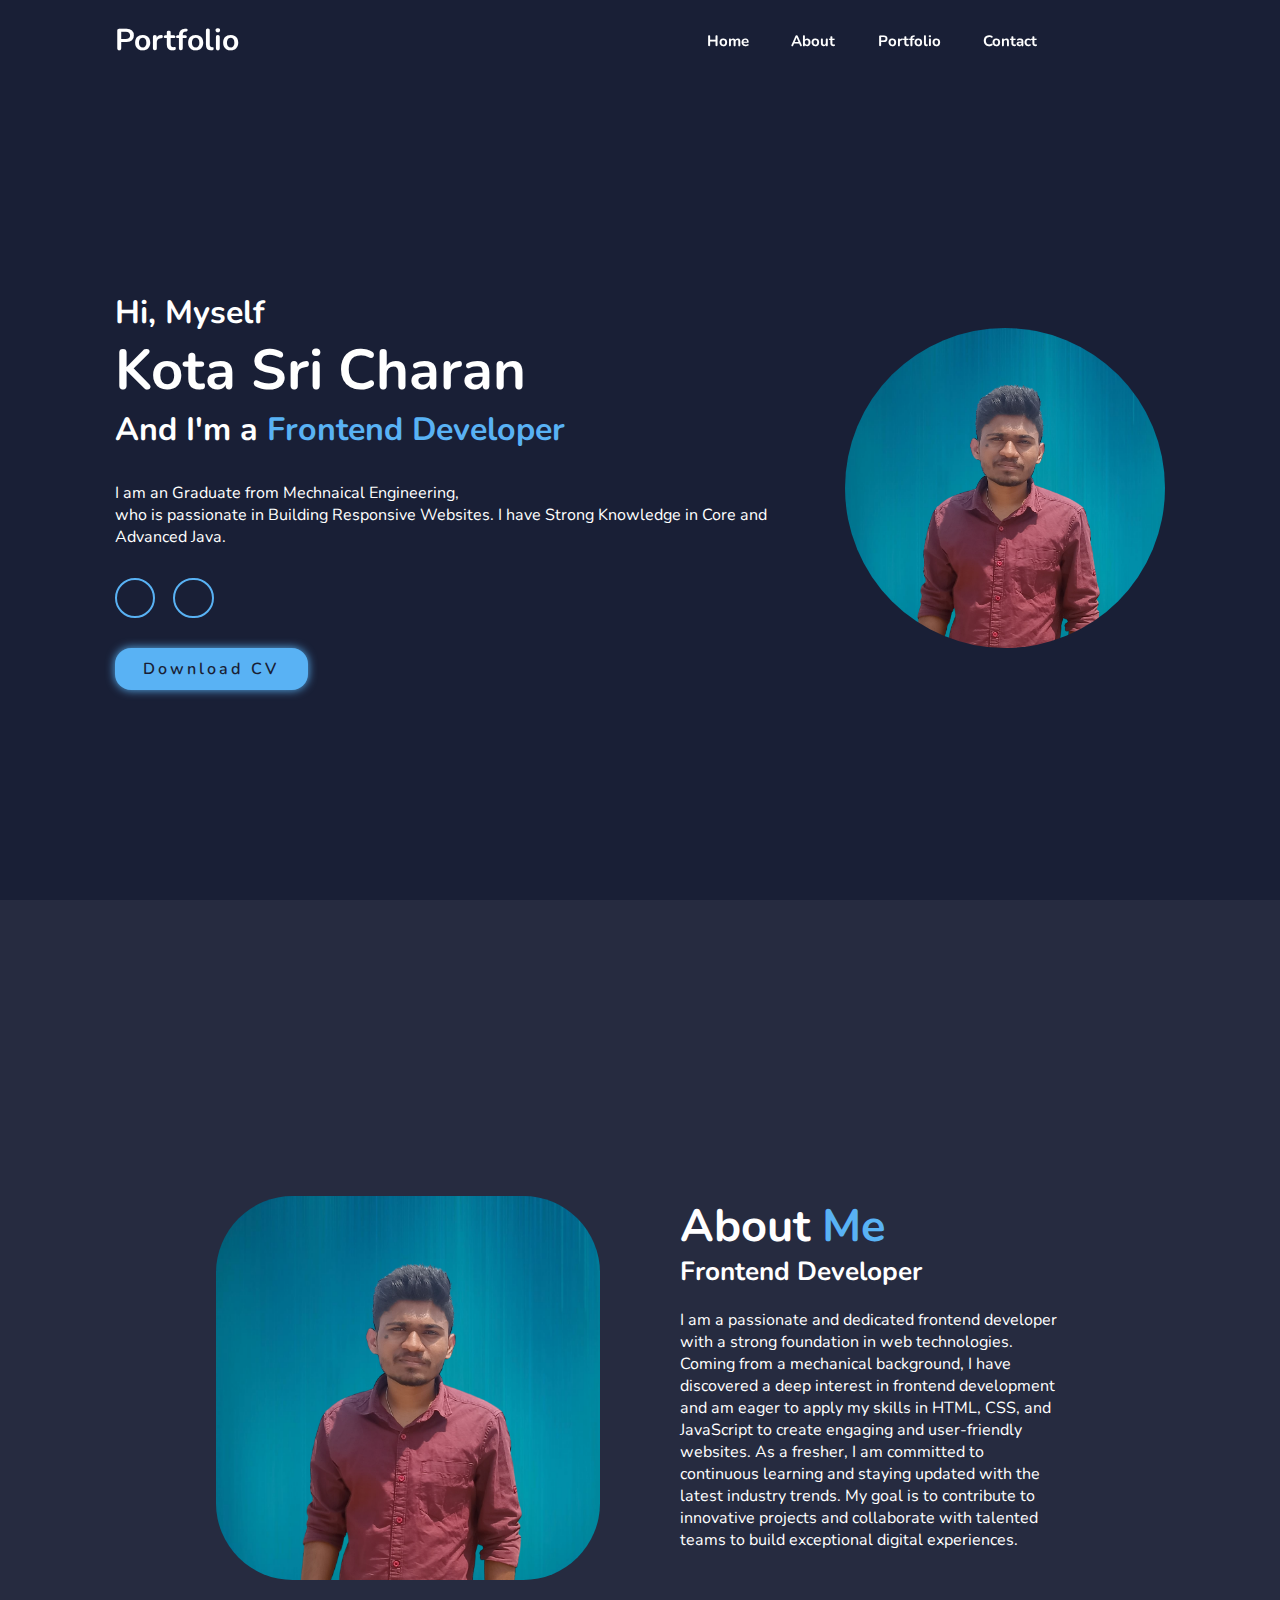
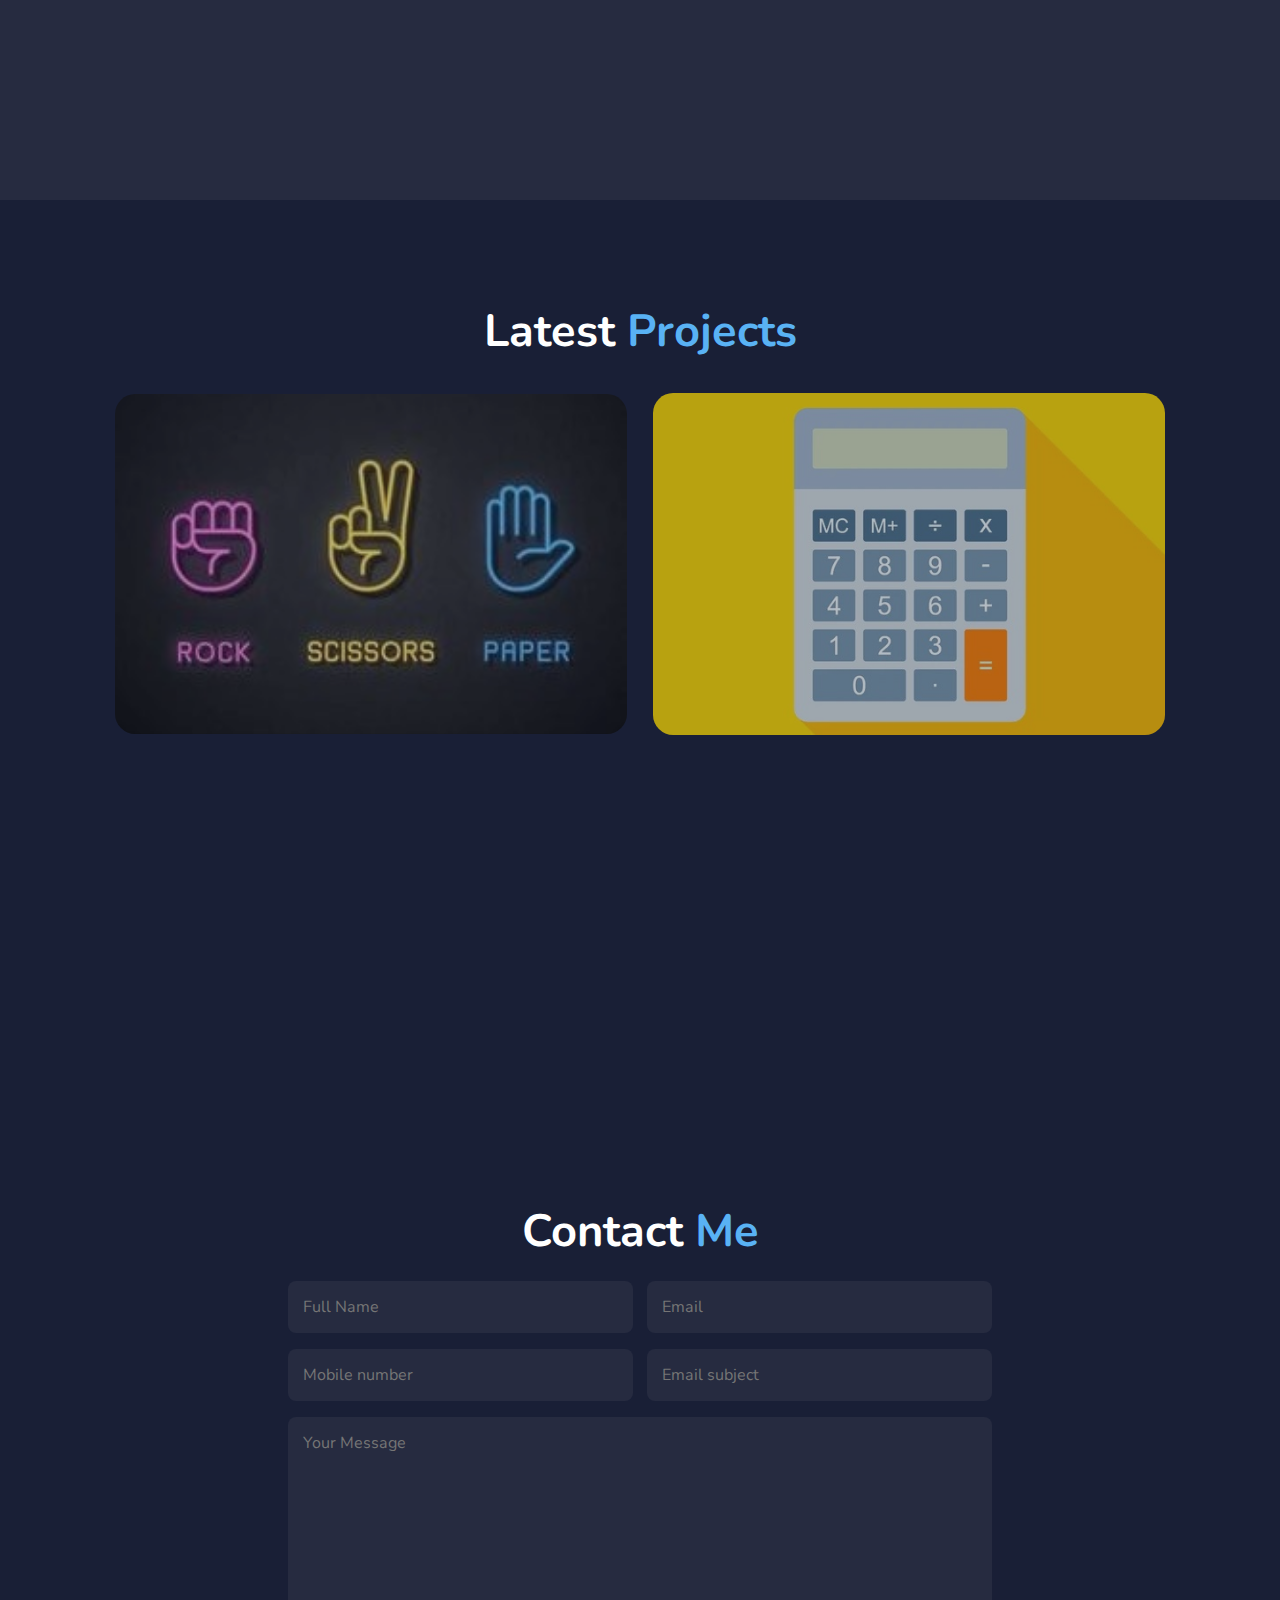
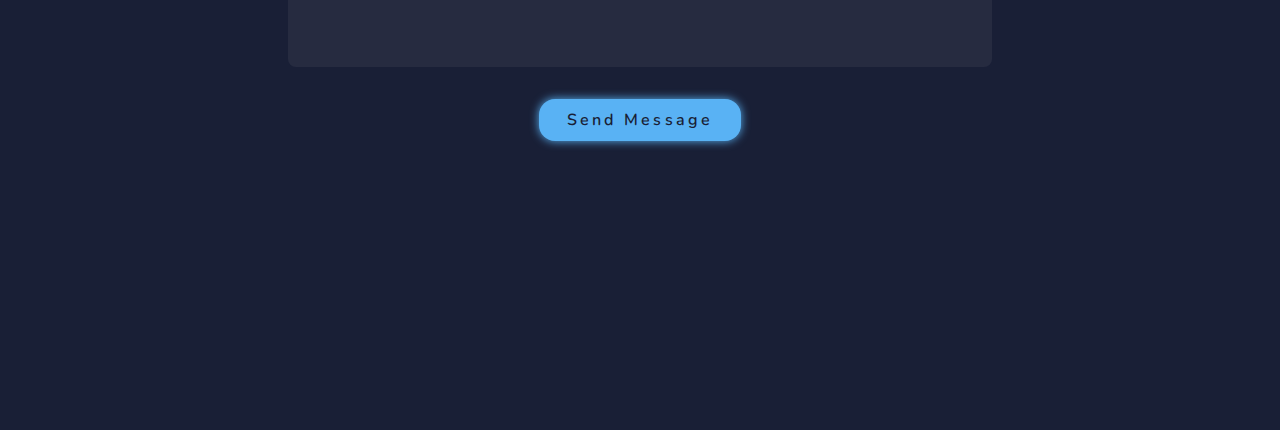
==== Portfolio/index.html @ 398bfdd4 "portfolio" ====
<!DOCTYPE html>
<html lang="en">
<head>
  <meta charset="UTF-8">
  <meta name="viewport" content="width=device-width, initial-scale=1.0">
  <link rel="stylesheet" href="port.css"></link>
  <link rel="stylesheet" href="https://cdnjs.cloudflare.com/ajax/libs/font-awesome/6.5.2/css/all.min.css" integrity="sha512-SnH5WK+bZxgPHs44uWIX+LLJAJ9/2PkPKZ5QiAj6Ta86w+fsb2TkcmfRyVX3pBnMFcV7oQPJkl9QevSCWr3W6A==" crossorigin="anonymous" referrerpolicy="no-referrer" />
  <title>Charan's Profolio</title>

</head>
<body>
  <header class="header">
    <a href="#" class="logo">Portfolio</a>
    
    
      <nav class="navbar">
        <ul class="sidebar">
          <li onclick="hideSidebar()"><a href="" id="Menu-icon"><svg xmlns="http://www.w3.org/2000/svg" height="24px" viewBox="0 -960 960 960" width="24px" fill="#e8eaed"><path d="m256-200-56-56 224-224-224-224 56-56 224 224 224-224 56 56-224 224 224 224-56 56-224-224-224 224Z"/></svg></a></li>
          <li><a href="#" class="active">Home</a></li>
          <li><a href="#about">About</a></li>
          <!-- <li><a href="#">Skills</a></li> -->
          <li><a href="#portfolio">Portfolio</a></li>
          <li><a href="#contact">Contact</a></li>
          
      </ul>
        <ul>
          <li class="hideOnmobile"><a href="#" class="active">Home</a></li>
          <li class="hideOnmobile"><a href="#about">About</a></li>
          <!-- <li class="hideOnmobile"><a href="#">Skills</a></li> -->
          <li class="hideOnmobile"><a href="#portfolio">Portfolio</a></li>
          <li class="hideOnmobile"><a href="#contact">Contact</a></li>
          <li onclick="showSidebar()"><a href="#" class="Menu-icon"><svg xmlns="http://www.w3.org/2000/svg" height="24px" viewBox="0 -960 960 960" width="24px" fill="#e8eaed"><path d="M120-240v-80h720v80H120Zm0-200v-80h720v80H120Zm0-200v-80h720v80H120Z"/></svg></a></li>
      </ul>
      </nav>
  </header>

  <!--Home-Section-->

  <section class="home" id="home">
    <div class="home-content">
      <h3>Hi, Myself</h3>
      <h1>Kota Sri Charan</h1>
      <h3>And I'm a <span class="text">Frontend Developer</span></h1>
      <p>I am an Graduate from Mechnaical Engineering, <br> who is passionate in Building Responsive Websites. I  have Strong Knowledge in  Core and Advanced Java.</p>
      <div class="social-media">
        <a href="https://github.com/sri044" target="_blank"><i class="fa-brands fa-github"></i></a>
        <a href="https://www.linkedin.com/in/sri-charan-kota-a636061aa/" target="_blank"><i class="fa-brands fa-linkedin"></i></a>
      </div>
      
        <a href="" class="btn">Download CV</a>
      
    </div>

    

    <div class="home-img"><img src="port1.png
    " alt=""></div>
  </section>

<!--About-Section-->
  <section class="about" id="about">
    <div class="about-img">
        <img src="port1.png" alt="">
    </div>
    <div class="about-content">
      <h2 class="heading">About<span> Me</span></h2>
      <h3>Frontend Developer</h3>
      <p>I am a passionate and dedicated frontend developer with a strong foundation in web technologies. Coming from a mechanical background, I have discovered a deep interest in frontend development and am eager to apply my skills in HTML, CSS, and JavaScript to create engaging and user-friendly websites. As a fresher, I am committed to continuous learning and staying updated with the latest industry trends. My goal is to contribute to innovative projects and collaborate with talented teams to build exceptional digital experiences.</p>
      
    </div>
    
  </section>

  <!-- Portfolio-section-->
<section class="portfolio" id="portfolio">
  <h2 class="heading">Latest <span>Projects</span></h2>
  <div class="portfolio-container">

    <div class="portfolio-box">
      <img src="RPG1.jpg" alt="">
      <div class="portfolio-layer">
        <h4>Rock Paper Scissor</h4>
      <p>The Game is made on Webpage using HTML, CSS and JavaScript</p>
      <a href="https://rock-paper-scissors-bycharan.netlify.app/" target="_blank"></a><i class="fa-solid fa-up-right-from-square"></i></a>
      </div>
      </div>

      <div class="portfolio-box">
        <img src="calci1.jpg" alt="">
        <div class="portfolio-layer">
          <h4>Calculator</h4>
        <p>The Calculator is made on Webpage using HTML, CSS and JavaScript</p>
        <a href="/calci/calci.html" target="_blank"></a><i class="fa-solid fa-up-right-from-square"></i></a>
        </div>
    </div>
  </div>
</section>


  <!--contact-Section-->
  <section class="contact" id="contact">
  <h2 class="heading">Contact <span>Me</span></h2>
  <form action="#">
    <div class="contact-box">
      <input type="text" placeholder="Full Name">
      <input type="email" placeholder="Email">
    </div>

    <div class="contact-box">
      <input type="number" placeholder="Mobile number">
      <input type="text" placeholder="Email subject">
    </div>

    <textarea name="" id="" cols="30" rows="10" placeholder="Your Message"></textarea>
    <input type="submit" value="Send Message" class="btn">
  </form>
  </section>



<script src="port.js"></script>

</body>
</html>
---- Portfolio/port.css ----
@import url('https://fonts.googleapis.com/css2?family=Nunito+Sans:ital,opsz,wght@0,6..12,200..1000;1,6..12,200..1000&family=Nunito:ital,wght@0,200..1000;1,200..1000&display=swap');


*{
  margin: 0;
  padding: 0;
  text-decoration: none;
  box-sizing: border-box;
  outline: none;
  border: none;
  scroll-behavior: smooth;
  font-family: nunito,sans-serif;
}

:root{
  --bg-color:#191f36;
  --snd-bg-color:#262B40;
  --text-color:#fff;
  --main-color:#59B2F4;

}

html{
  font-size: 62.8%;
 overflow-x: hidden;
  
}

section{
  min-height: 100vh;
  padding: 10rem 9% 2rem;
}

body{
  background-color: var(--bg-color);
  color:var(--text-color);
}


.header{
  position: fixed;
  top: 0;
  left: 0;
  width: 90%;
  padding: 2rem 9%;
  display: flex;
  justify-content: space-between;
  align-items: center;
  z-index: 100;
  
}

.logo{
  font-size: 3rem;
  color: var(--text-color);
  font-weight: 700;
  cursor: default;

}
nav{
  width: 100%;
}

nav ul{
  width: 100%;
  list-style: none;
  display: flex;
  justify-content: flex-end;
  align-items: center;

}


nav li{
  height: 3.2rem;
}



nav a{
  height: 100%;
  padding: 0 30;
  text-decoration: none;
  display: flex;
  align-items: center;
}

.sidebar{
  position: fixed;
  top: 0;
  right: 0;
  height: 100vh;
  width: 30rem;
  z-index: 999;
  display: none;
  flex-direction: column;
  align-items: flex-start;
  justify-content: flex-start;
  background: var(--snd-bg-color);

}


.sidebar ul{
  width: 100%;
}

.sidebar li{
  margin-bottom: 2rem;
}


.navbar a{
  color: var(--text-color);
  font-size: 1.5rem;
  font-weight: 700;
  margin-left: 4.2rem;
  

}

.navbar a:hover,.navbar a:active{
  color:var(--main-color);
  border-bottom: 2.5px solid;
  
}



.Menu-icon{
  display: none;
}

.home{
  display: flex;
  justify-content: center;
  align-items: center;
  
}

.home-content h3{
  font-size: 3.2rem;
  font-weight: 700;

}

.home-content h3:nth-of-type(2){
  margin-bottom: 3rem;
}


span{
  color: var(--main-color);
  
}

.home-content h1{
  font-size: 5.6rem;
  font-weight: 700;
  line-height: 1.3;
  
}

.home-img img{
  width: 25vw;
  animation: floatimage 4s ease-in-out infinite;
  border-color: #fff;
  border-radius: 50%;
  border-width: 10rem;
  
}

@keyframes floatimage {
  0%{
    transform: translateY(0);
  }
  50%{
    transform: translateY(-2.4rem);
  }
  100%{
    transform: translateY(0);
  }
}

.home-content p{
  font-size: 1.6rem;
  margin-right: 4rem;
}

.social-media a{
  display: inline-flex;
  justify-content: center;
  align-items: center;
  width: 4rem;
  height: 4rem;
  background: transparent;
  border: .2rem solid var(--main-color);
  border-radius: 50%;
  font-size: 2rem;
  color: var(--main-color);
  transition: 0.5s ease;
  margin: 3rem 1.5rem 3rem 0;

}

.social-media a:hover{
  background: var(--main-color);
  color: var(--snd-bg-color);
  box-shadow: 0 0 1rem var(--main-color);
}

.btn{
 display: inline-block;
 padding: 1rem 2.8rem;
 background-color: var(--main-color);
 font-size: 1.6rem;
 border-radius: 1.6rem;
 color: var(--bg-color);
 font-weight: 600;
  letter-spacing: .3rem;
  box-shadow: 0 0 1rem var(--main-color);
  transition: 0.5s ease;
}
.btn:hover{
  box-shadow: none;
}


.about{
  display: flex;
  justify-content: center;
  align-items: center;
  gap: 2rem;
  background-color: var(--snd-bg-color);
  

}

.about-img img{
  width: 30vw;
  border-radius: 20%;
  margin-left: 10rem;
  margin-right: 6rem;
}

.heading{
  text-align: center;
  font-size: 4.5rem;
  
}
.about-content h2{
  text-align: left;
  line-height: 1.2;
  
}
.about-content h3{
  font-size: 2.6rem;
}


.about-content p{
  font-size: 1.6rem;
  margin: 2rem 0 3rem;
  margin-right: 9.9rem;
  
}

.contact{
  margin-bottom: 3rem;
}

.contact form{
  text-align: center;
  max-width: 70rem;
  margin: 1rem auto;
  margin-bottom: 3rem;
}

.contact form .contact-box{
  display: flex;
  justify-content: space-between;
  flex-wrap: wrap;
}

.contact form .contact-box input,
.contact form textarea{
  width: 100%;
  padding: 1.5rem;
  color:var(--text-color);
  background-color: var(--snd-bg-color);
  font-size: 1.6rem;
  border-radius: .8rem;
  margin: .8rem 0;
}


.contact form .contact-box input{
  width: 49%;

}

.contact form textarea{
  resize: none;
}

.contact form .btn{

  cursor: pointer;
  margin-top: 2rem;

}


.portfolio h2{
  margin-bottom: 3rem;

}

.portfolio-container{
  display: grid;
  grid-template-columns: repeat(2, 1fr);
  align-items: center;
  gap: 2.5rem;
}
.portfolio-container .portfolio-box{
  position: relative;
  border-radius: 2rem;
  box-shadow: 0,0, 1rem var(--bg-color);
  overflow:hidden;
  display: flex;
}

.portfolio-box img{
  width: 100%;
  transition: .5s ease;
  opacity: 0.7;

}

.portfolio-box:hover img{
  transform: scale(1.1);

}

.portfolio-box .portfolio-layer{
  position: absolute;
  
  width: 100%;
  height: 100%;
  bottom: 0;
  left: 0;
  background: linear-gradient(rgba(0,0,0,0.1), var(--main-color));
  display: flex;
  flex-direction: column;
  align-items: center;
  justify-content: center;
  padding: 0 4rem;
  transform: translateY(100%);
  transition: .5s ease;
}

.portfolio-box:hover .portfolio-layer{
  transform: translateY(0);
}
.portfolio-layer h4{
  font-size: 3rem;
}
.portfolio-layer p{
  font-size: 1.5rem;
  margin: .3rem 0 1rem;
}

.portfolio-layer a{
  display: inline-flex;
  justify-content: center;
  align-items: center;
  width: 5rem;
  height: 5rem;
  border-radius: 50%;
  background: transparent;
}

.portfolio-layer a i{
  font-size: 2rem;
  color: var(--snd-bg-color);
}


/*Break-point*/
@media (max-width:1200px){
  html{
    font-size: 55%;
  }
}

@media (max-width:991px){
  .header{
    padding: 2rem 3%;
  }
  section{
    padding: 10rem 3%;

  }
  services{
    padding: 7rem;
  }

  .portfolio{
    padding-bottom: 7rem;
  }


  .contact{
    min-height:auto;
  }

  .footer{
    padding:2 rem 3%;
  }
  

}

@media (max-width:768px){
  /*#Menu-icon{
    display: block;
  }

  .navbar{
    top: 100%;
    position: absolute;
    left: 0;
    width: 100%;
    padding: 1rem 3%;
    background: var(--bg-color);
    border-top: .1rem solid rgba(0,0,0,.2);
    box-shadow: 0 .5rem 1rem rgba(0,0,0,.2);
    display: none;
  }*/

  .portfolio-container{
    display: grid;
    grid-template-columns: repeat(1, 1fr);
    margin-left: 3rem;
    margin-right: 3rem;
  }

  .navbar.active{
    display: block;

  }
  .home{
    flex-direction: column;
  }
  .home-content h3{
    font-size: 2.6rem;
  }

  .home-content h1{
    font-size: 5rem;
  }
  .home-content{
    order: 2;
  }

  .home-img img{
    width: 80vw;
    margin-top:4rem;
  }

  .about{
    flex-direction: column;

  }

  .about-img img{
    width: 80vw;
    margin-top: 4rem;
    margin-left: 0rem;
    margin-right: 0rem;
    
  }

  .hideOnmobile{
    display: none;
  }

  .Menu-icon{
    display: block;
  }
}

@media (max-width: 617px){
  .home-img img{
    width: 70vw;
    margin-top:8rem;
  }


  .about-img img{
    width: 80vw;
    margin-top: 4rem;
    margin-left: 6rem;
    
    
  }



}

@media (max-width:450px){
  html{
    font-size: 50%;
  }
  .contact form .contact-box input{
    width: 100%;
  }

  .sidebar{
    width: 100%;
  }
  .about-img img{
    width: 80vw;
    margin-top: 4rem;
    margin-left: 0rem;
    margin-right: 0rem;
    
  }



 
}
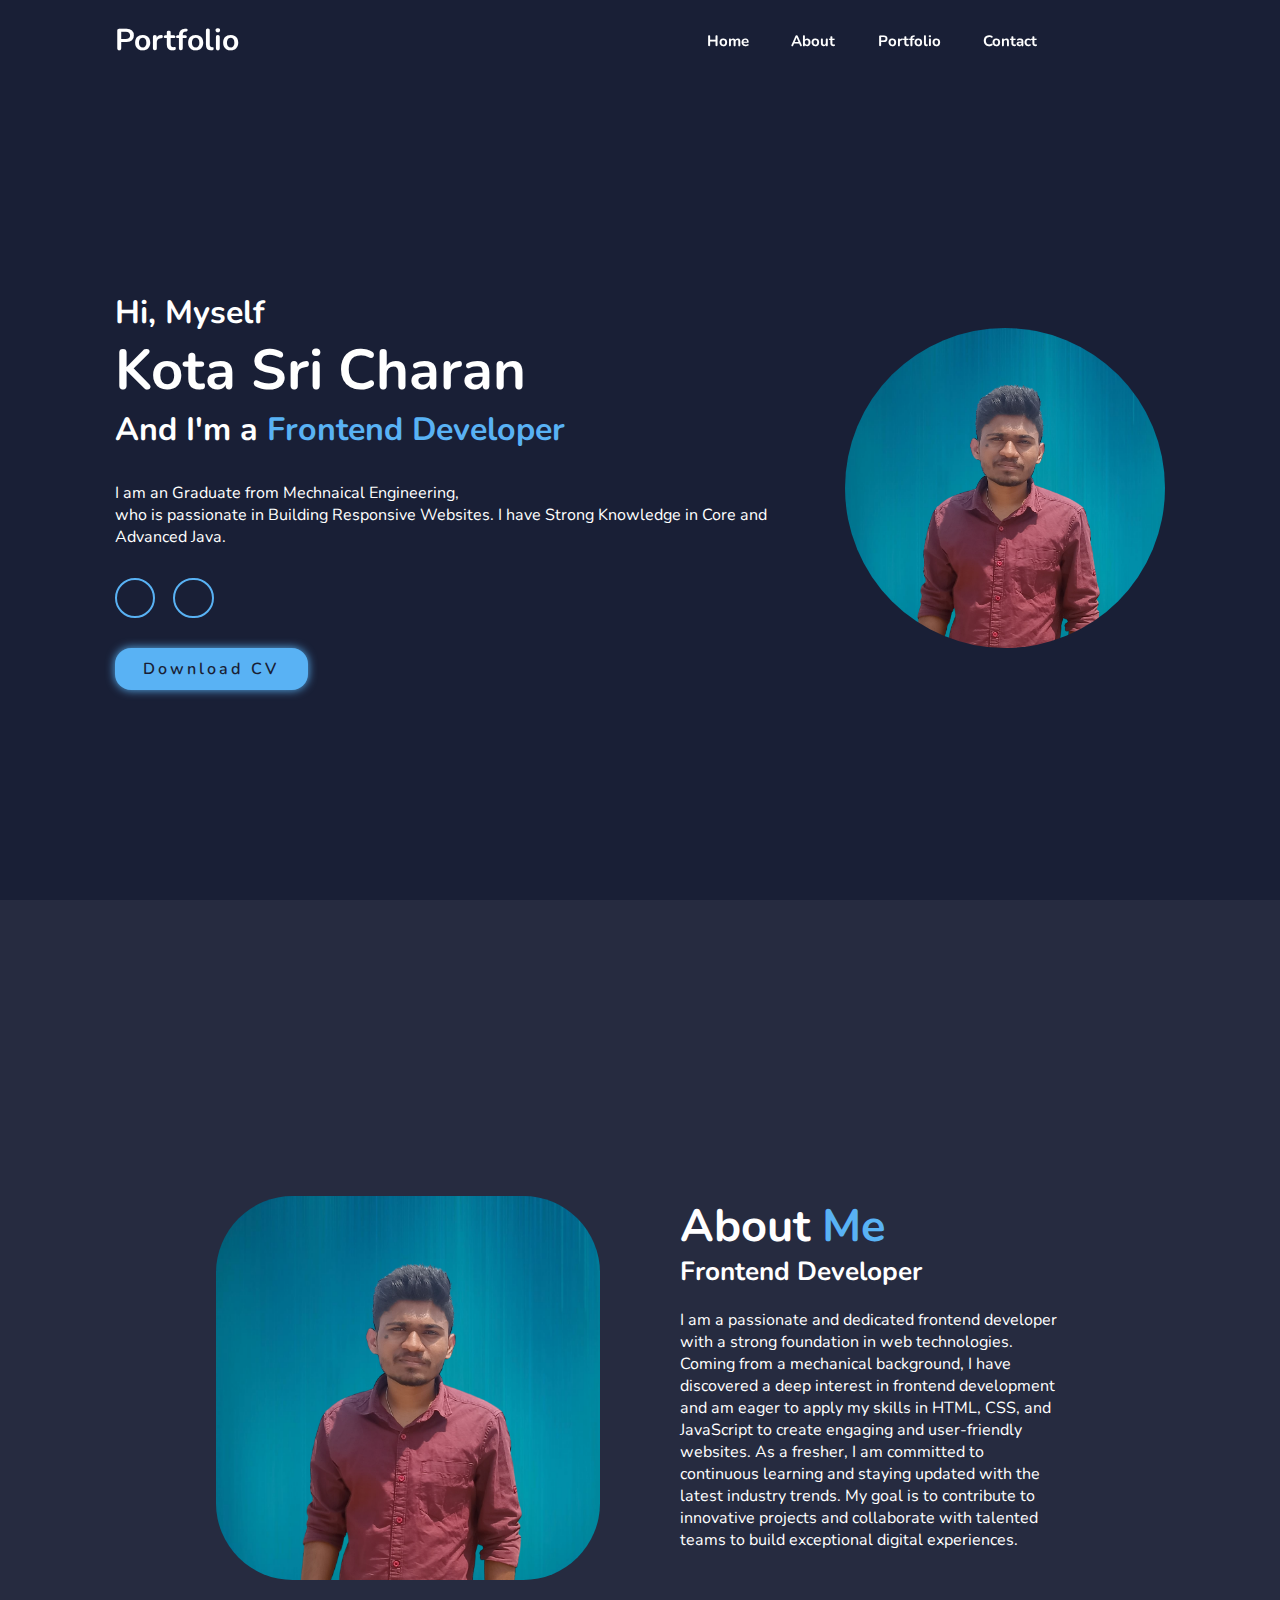
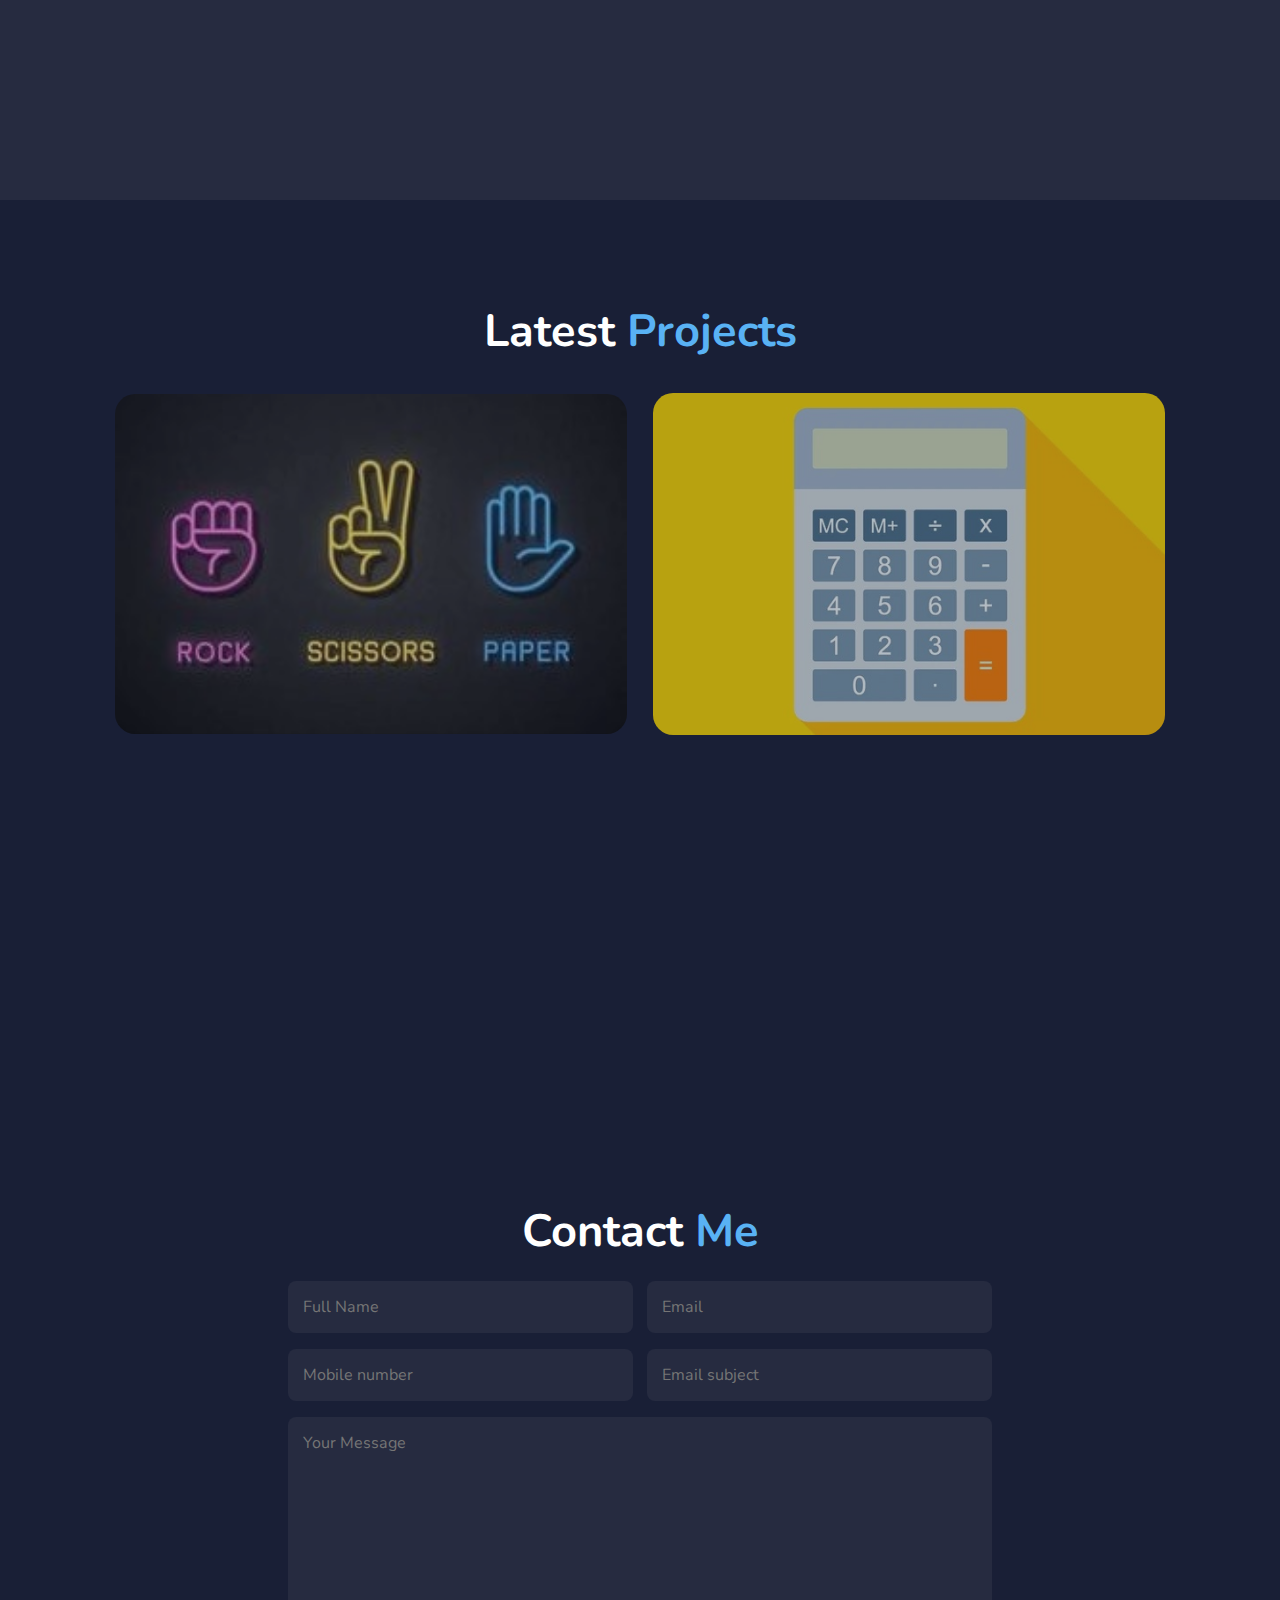
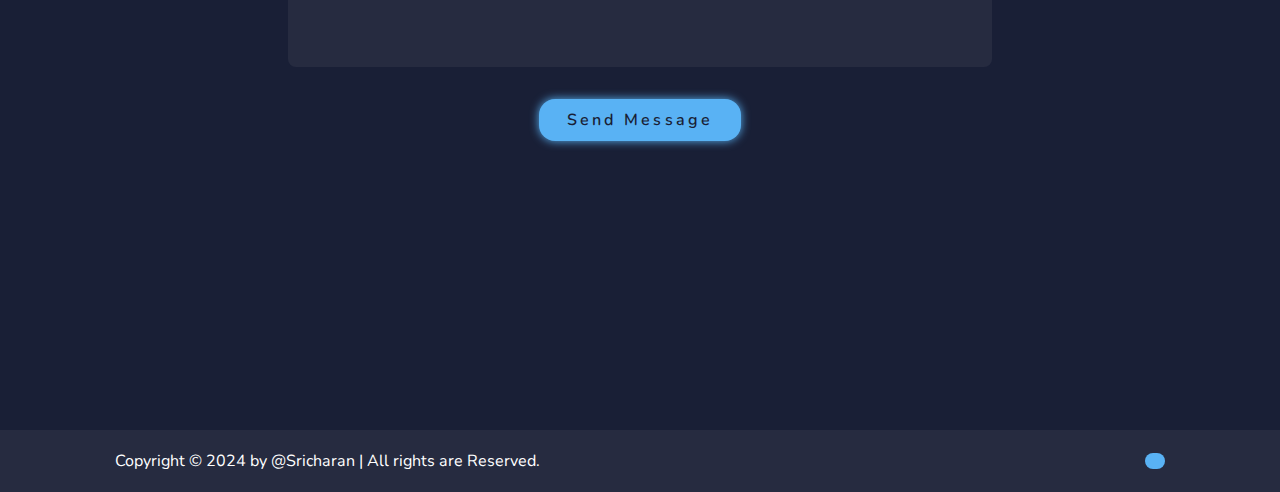
==== commit 095ac1f8: "7th commit" ====
--- a/Portfolio/index.html
+++ b/Portfolio/index.html
@@ -16,11 +16,11 @@
       <nav class="navbar">
         <ul class="sidebar">
           <li onclick="hideSidebar()"><a href="" id="Menu-icon"><svg xmlns="http://www.w3.org/2000/svg" height="24px" viewBox="0 -960 960 960" width="24px" fill="#e8eaed"><path d="m256-200-56-56 224-224-224-224 56-56 224 224 224-224 56 56-224 224 224 224-56 56-224-224-224 224Z"/></svg></a></li>
-          <li><a href="#" class="active">Home</a></li>
-          <li><a href="#about">About</a></li>
+          <li onclick="hideSidebar()"><a href="#home" class="active">Home</a></li>
+          <li onclick="hideSidebar()"><a href="#about">About</a></li>
           <!-- <li><a href="#">Skills</a></li> -->
-          <li><a href="#portfolio">Portfolio</a></li>
-          <li><a href="#contact">Contact</a></li>
+          <li onclick="hideSidebar()"><a href="#portfolio">Portfolio</a></li>
+          <li onclick="hideSidebar()"><a href="#contact">Contact</a></li>
           
       </ul>
         <ul>
@@ -34,7 +34,7 @@
       </nav>
   </header>
 
-  <!--Home-Section-->
+  <!--Home-Section-design-->
 
   <section class="home" id="home">
     <div class="home-content">
@@ -47,7 +47,7 @@
         <a href="https://www.linkedin.com/in/sri-charan-kota-a636061aa/" target="_blank"><i class="fa-brands fa-linkedin"></i></a>
       </div>
       
-        <a href="" class="btn">Download CV</a>
+        <a href="kota_Sricharan-Btech_2023.pdf" class="btn">Download CV</a>
       
     </div>
 
@@ -81,7 +81,7 @@
       <div class="portfolio-layer">
         <h4>Rock Paper Scissor</h4>
       <p>The Game is made on Webpage using HTML, CSS and JavaScript</p>
-      <a href="https://rock-paper-scissors-bycharan.netlify.app/" target="_blank"></a><i class="fa-solid fa-up-right-from-square"></i></a>
+      <a href="https://rock-paper-scissors-bycharan.netlify.app/" target="_blank" class="link"><i class="fa-solid fa-up-right-from-square"></i></a>
       </div>
       </div>
 
@@ -90,7 +90,7 @@
         <div class="portfolio-layer">
           <h4>Calculator</h4>
         <p>The Calculator is made on Webpage using HTML, CSS and JavaScript</p>
-        <a href="/calci/calci.html" target="_blank"></a><i class="fa-solid fa-up-right-from-square"></i></a>
+        <a href="/calci/calci.html" target="_blank" class="link"><i class="fa-solid fa-up-right-from-square"></i></a>
         </div>
     </div>
   </div>
@@ -116,6 +116,19 @@
   </form>
   </section>
 
+  <!--contact-Section-->
+
+  <footer class="footer">
+    <div class="footer-text">
+      <p>Copyright &copy; 2024 by @Sricharan | All rights are Reserved.</p>
+
+    </div>
+
+    <div class="footer-section-top">
+      <a href="#home"><i class="fa-solid fa-angle-up"></i></a>
+    </div>
+  </footer>
+
 
 
 <script src="port.js"></script>
--- a/Portfolio/port.css
+++ b/Portfolio/port.css
@@ -24,6 +24,7 @@
 html{
   font-size: 62.8%;
  overflow-x: hidden;
+ scroll-behavior: smooth;
   
 }
 
@@ -36,6 +37,8 @@
   background-color: var(--bg-color);
   color:var(--text-color);
 }
+
+
 
 
 .header{
@@ -343,6 +346,7 @@
 
 }
 
+
 .portfolio-box .portfolio-layer{
   position: absolute;
   
@@ -383,9 +387,50 @@
 
 .portfolio-layer a i{
   font-size: 2rem;
+  color: var(--text-color);
+}
+
+.portfolio-layer a i:hover{
   color: var(--snd-bg-color);
 }
 
+
+
+.footer{
+  display: flex;
+  justify-content: space-between;
+  align-items: center;
+  flex-wrap: wrap;
+  padding: 2rem 9%;
+  background: var(--snd-bg-color);
+  
+
+}
+
+.footer-text{
+  font-size: 1.6rem;
+}
+
+.footer-section-top{
+  display: inline-flex;
+  align-items: center;
+  justify-content: center;
+  padding: .8rem 1rem;
+  background: var(--main-color);
+  border-radius: .8rem;
+  transition: .5s ease;
+
+}
+
+.footer-section-top a:hover{
+  box-shadow: 0 0 1rem var(--main-color);
+
+}
+
+.footer-section-top a i{
+  font-size: 2.5rem;
+  color: var(--snd-bg-color);
+}
 
 /*Break-point*/
 @media (max-width:1200px){
